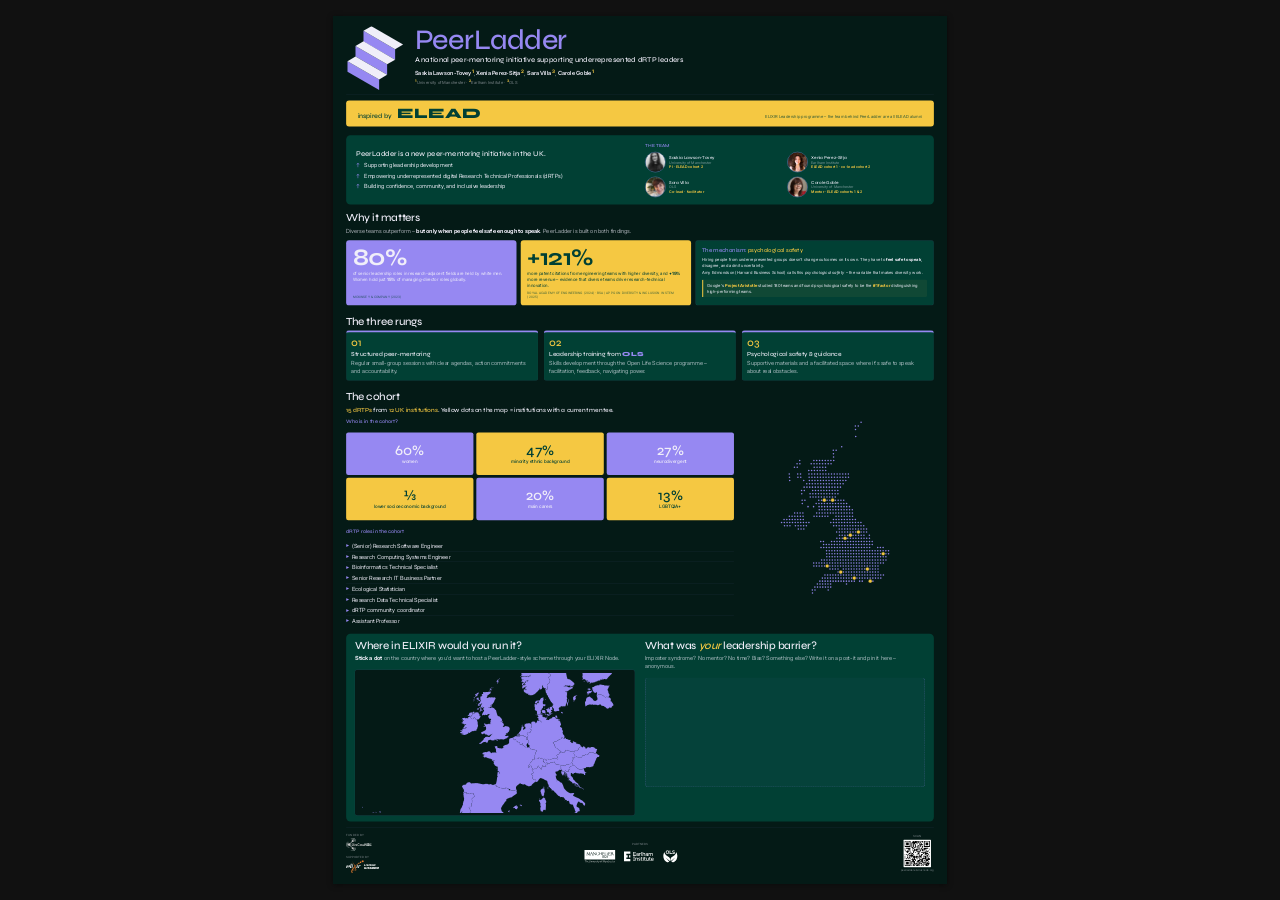
==== poster.html @ f4e6f8e7 "Initial commit: PeerLadder AHM 2026 poster (A0 portrait) Standalone HTML/CSS poster mirroring peerla" ====
<!doctype html>
<html lang="en">
<head>
  <meta charset="utf-8">
  <title>PeerLadder – All Hands 2026 poster</title>
  <link rel="preconnect" href="https://fonts.googleapis.com">
  <link rel="preconnect" href="https://fonts.gstatic.com" crossorigin>
  <link href="https://fonts.googleapis.com/css2?family=Inter:ital,opsz,wght@0,14..32,300..900;1,14..32,300..900&family=Syne:wght@400..800&display=swap" rel="stylesheet">
  <link rel="stylesheet" href="poster.css">
  <script>
    function fitPosterToViewport() {
      if (window.matchMedia('print').matches) return;
      var stage = document.querySelector('.poster-stage');
      var p     = document.querySelector('.poster');
      if (!stage || !p) return;
      p.style.transform = 'none';
      stage.style.width = '';
      stage.style.height = '';
      var w = p.offsetWidth, h = p.offsetHeight;
      var pad = 32;
      var s = Math.min((window.innerHeight - pad) / h, 1);
      p.style.transform = 'scale(' + s + ')';
      stage.style.width  = (s * w) + 'px';
      stage.style.height = (s * h) + 'px';
    }
    function clearPosterScale() {
      var stage = document.querySelector('.poster-stage');
      var p     = document.querySelector('.poster');
      if (p) p.style.transform = 'none';
      if (stage) { stage.style.width = ''; stage.style.height = ''; }
    }
    window.addEventListener('DOMContentLoaded', fitPosterToViewport);
    window.addEventListener('beforeprint', clearPosterScale);
    window.addEventListener('afterprint', fitPosterToViewport);
  </script>
</head>
<body>

<div class="poster-stage">
<section class="poster">

  <!-- ===== HEADER ===== -->
  <header class="poster-header">
    <img class="brand-logo" src="assets/img/logos/peer-ladder-lavender.svg" alt="PeerLadder">
    <div class="header-text">
      <h1>PeerLadder</h1>
      <p class="subtitle">A national peer-mentoring initiative supporting underrepresented dRTP leaders</p>
      <p class="authors">
        <strong>Saskia Lawson-Tovey</strong><sup>1</sup>,
        <strong>Xenia Perez-Sitja</strong><sup>2</sup>,
        <strong>Sara Villa</strong><sup>3</sup>,
        <strong>Carole Goble</strong><sup>1</sup>
        <span class="affil"><sup>1</sup>University of Manchester · <sup>2</sup>Earlham Institute · <sup>3</sup>OLS</span>
      </p>
    </div>
  </header>

  <!-- ===== ELEAD CALLOUT BANNER ===== -->
  <aside class="elead-banner">
    <span class="elead-eyebrow">Inspired by</span>
    <span class="elead-name">ELEAD</span>
    <span class="elead-tag">ELIXIR Leadership programme – the team behind PeerLadder are all ELEAD alumni</span>
  </aside>

  <!-- ===== HERO ===== -->
  <section class="hero">
    <div class="hero-text">
      <p class="hero-lede">PeerLadder is a new peer-mentoring initiative in the UK.</p>
      <ul class="hero-bullets">
        <li>Supporting leadership development</li>
        <li>Empowering underrepresented digital Research Technical Professionals (dRTPs)</li>
        <li>Building confidence, community, and inclusive leadership</li>
      </ul>
    </div>
    <div class="hero-team">
      <h3 class="team-h">The team</h3>
      <div class="team-row">
        <figure class="person">
          <img src="assets/img/avatars/saskia-lawson-tovey.webp" alt="">
          <figcaption>
            <strong>Saskia Lawson-Tovey</strong>
            <span class="person-affil">University of Manchester</span>
            <span class="person-role">PI · ELEAD cohort 2</span>
          </figcaption>
        </figure>
        <figure class="person">
          <img src="assets/img/avatars/xenia-perez-sitja.jpeg" alt="">
          <figcaption>
            <strong>Xenia Perez-Sitja</strong>
            <span class="person-affil">Earlham Institute</span>
            <span class="person-role">ELEAD cohort 1 · co-lead cohort 2</span>
          </figcaption>
        </figure>
        <figure class="person">
          <img src="assets/img/avatars/sara-villa.jpg" alt="">
          <figcaption>
            <strong>Sara Villa</strong>
            <span class="person-affil">OLS</span>
            <span class="person-role">Co-lead · facilitator</span>
          </figcaption>
        </figure>
        <figure class="person">
          <img src="assets/img/avatars/carole-goble.webp" alt="">
          <figcaption>
            <strong>Carole Goble</strong>
            <span class="person-affil">University of Manchester</span>
            <span class="person-role">Mentor · ELEAD cohorts 1 &amp; 2</span>
          </figcaption>
        </figure>
      </div>
    </div>
  </section>

  <!-- ===== WHY IT MATTERS ===== -->
  <section class="why">
    <h2 class="section-h">Why it matters</h2>
    <p class="section-intro">Diverse teams outperform – <strong>but only when people feel safe enough to speak</strong>. PeerLadder is built on both findings.</p>
    <div class="why-grid">
      <article class="why-stat why-stat-lavender">
        <span class="why-num">80%</span>
        <p>of senior leadership roles in research-adjacent fields are held by white men. Women hold just <strong>15%</strong> of managing-director roles globally.</p>
        <span class="why-cite">McKinsey &amp; Company (2023)</span>
      </article>
      <article class="why-stat why-stat-yellow">
        <span class="why-num">+121%</span>
        <p>more patent citations from engineering teams with higher diversity, and <strong>+19%</strong> more revenue – evidence that diverse teams drive research-technical innovation.</p>
        <span class="why-cite">Royal Academy of Engineering (2024) · BSA / APPG on Diversity &amp; Inclusion in STEM (2025)</span>
      </article>
      <article class="why-mechanism">
        <h3>The mechanism: <em>psychological safety</em></h3>
        <p>Hiring people from underrepresented groups doesn't change outcomes on its own. They have to <strong>feel safe to speak</strong>, disagree, and admit uncertainty.</p>
        <p>Amy Edmondson (Harvard Business School) calls this <em>psychological safety</em> – the variable that makes diversity work.</p>
        <p class="why-pull">Google's <strong>Project Aristotle</strong> studied 180 teams and found psychological safety to be the <strong>#1 factor</strong> distinguishing high-performing teams.</p>
      </article>
    </div>
  </section>

  <!-- ===== THE LADDER (3 STEPS) ===== -->
  <section class="ladder">
    <h2 class="section-h">The three rungs</h2>
    <div class="rungs">
      <div class="rung">
        <span class="rung-num">01</span>
        <h3>Structured peer-mentoring</h3>
        <p>Regular small-group sessions with clear agendas, action commitments and accountability.</p>
      </div>
      <div class="rung">
        <span class="rung-num">02</span>
        <h3>Leadership training from <span class="ol-ls">OLS</span></h3>
        <p>Skills development through the Open Life Science programme – facilitation, feedback, navigating power.</p>
      </div>
      <div class="rung">
        <span class="rung-num">03</span>
        <h3>Psychological safety &amp; guidance</h3>
        <p>Supportive materials and a facilitated space where it's safe to speak about real obstacles.</p>
      </div>
    </div>
  </section>

  <!-- ===== COHORT (with UK map showing cohort locations) ===== -->
  <section class="cohort">
    <h2 class="section-h">The cohort</h2>
    <p class="cohort-lede"><strong>15 dRTPs</strong> from <strong>12 UK institutions</strong>. Yellow dots on the map = institutions with a current mentee.</p>

    <div class="cohort-grid">
      <!-- Left: stats + roles (left edge aligned with first rung above) -->
      <div class="stats-col">
        <h3>Who is in the cohort?</h3>
        <div class="stat-tiles">
          <div class="tile tile-1"><span class="tile-pct">60%</span><span class="tile-lbl">women</span></div>
          <div class="tile tile-2"><span class="tile-pct">47%</span><span class="tile-lbl">minority ethnic background</span></div>
          <div class="tile tile-3"><span class="tile-pct">27%</span><span class="tile-lbl">neurodivergent</span></div>
          <div class="tile tile-4"><span class="tile-pct">⅓</span><span class="tile-lbl">lower socioeconomic background</span></div>
          <div class="tile tile-5"><span class="tile-pct">20%</span><span class="tile-lbl">main carers</span></div>
          <div class="tile tile-6"><span class="tile-pct">13%</span><span class="tile-lbl">LGBTQIA+</span></div>
        </div>

        <h3 class="roles-h">dRTP roles in the cohort</h3>
        <ul class="roles">
          <li>(Senior) Research Software Engineer</li>
          <li>Research Computing Systems Engineer</li>
          <li>Bioinformatics Technical Specialist</li>
          <li>Senior Research IT Business Partner</li>
          <li>Ecological Statistician</li>
          <li>Research Data Technical Specialist</li>
          <li>dRTP community coordinator</li>
          <li>Assistant Professor</li>
        </ul>
      </div>

      <!-- Right: UK map -->
      <div class="map-col map-col-uk">
        <div class="map-frame map-frame-uk">
          <img src="assets/img/uk-pixel-map.svg" alt="Map of the UK with PeerLadder mentee institutions highlighted">
        </div>
      </div>
    </div>
  </section>

  <!-- ===== INTERACTIVE: EU map (left) + leadership-barrier stickies (right) ===== -->
  <section class="interactive">
    <div class="interactive-grid interactive-grid-eu">

      <!-- EU nodes map (interactive) -->
      <div class="map-col">
        <h2 class="section-h">Where in ELIXIR would you run it?</h2>
        <p class="section-intro"><strong>Stick a dot</strong> on the country where you'd want to host a PeerLadder-style scheme through your ELIXIR Node.</p>
        <div class="map-frame map-frame-eu">
          <img src="assets/img/eu-nodes.svg" alt="Map of European ELIXIR Node countries">
        </div>
      </div>

      <!-- What was your leadership barrier? (left empty — attendees pin physical post-its) -->
      <div class="missing-col">
        <h2 class="section-h">What was <em>your</em> leadership barrier?</h2>
        <p class="section-intro">Imposter syndrome? No mentor? No time? Bias? Something else? Write it on a post-it and pin it here – anonymous.</p>
        <div class="post-it-zone" aria-label="Empty area for physical post-it notes"></div>
      </div>
    </div>
  </section>

  <!-- ===== FOOTER ===== -->
  <footer class="footer">
    <div class="footer-funded">
      <div class="funded-block">
        <span class="funded-label">Funded by</span>
        <img class="funded-logo" src="assets/img/logos/logo-discourse-negative.svg" alt="DisCouRSE">
      </div>
      <div class="funded-block">
        <span class="funded-label">Supported by</span>
        <img class="funded-logo" src="assets/img/logos/logo-elixir-uk-negative.svg" alt="ELIXIR-UK">
      </div>
    </div>
    <div class="footer-partners">
      <span class="funded-label">Partners</span>
      <div class="partner-row">
        <img class="partner-logo" src="assets/img/logos/logo-manchester-negative.svg" alt="University of Manchester">
        <img class="partner-logo" src="assets/img/logos/logo-earlham-negative.svg" alt="Earlham Institute">
        <img class="partner-logo" src="assets/img/logos/logo-ols-negative.svg" alt="OLS">
      </div>
    </div>
    <div class="footer-qr">
      <span class="funded-label">Scan</span>
      <img class="qr-img" src="assets/img/qr-peerladder.svg" alt="QR to peerladder.elixiruknode.org">
      <span class="qr-url">peerladder.elixiruknode.org</span>
    </div>
  </footer>

</section>
</div><!-- /.poster-stage -->

</body>
</html>
---- poster.css ----
/* ============================================================
   PeerLadder poster – A0 portrait (841 × 1189 mm)
   Dark theme mirroring peerladder.elixiruknode.org colour tokens.
   Standalone HTML/CSS, no Jekyll, no Bootstrap.
   Print: Chrome → ⌘P → Paper 841×1189 mm, Background graphics ON.
   ============================================================ */

@page { size: A0 portrait; margin: 0; }

:root {
  /* Pulled from the live site's :root variables */
  --bg:                 rgb(4, 26, 22);       /* deep green-black */
  --bg-elevated:        rgb(1, 64, 52);
  --bg-elevated-lifted: rgb(1, 79, 65);
  --text:               rgb(240, 238, 249);   /* lavender-white */
  --text-muted:         rgba(240, 238, 249, 0.70);
  --text-subtle:        rgba(240, 238, 249, 0.50);
  --brand:              rgb(150, 136, 242);   /* lavender */
  --brand-soft:         rgba(150, 136, 242, 0.10);
  --brand-soft-strong:  rgba(150, 136, 242, 0.30);
  --accent:             rgb(245, 200, 66);    /* yellow */
  --accent-soft:        rgba(245, 200, 66, 0.10);
  --text-on-accent:     rgb(1, 64, 52);
  --border:             rgba(150, 136, 242, 0.18);
  --border-strong:      rgba(150, 136, 242, 0.32);

  --sticky-yellow: #fff7a8;
  --sticky-pink:   #ffc9d6;
  --sticky-green:  #c8f0c0;
  --sticky-blue:   #c3e0ff;

  --font-display: "Syne", system-ui, sans-serif;
  --font-body:    "Inter", system-ui, sans-serif;
}

* { box-sizing: border-box; }

html, body {
  margin: 0;
  padding: 0;
  background: #111;
  color: var(--text);
  font-family: var(--font-body);
  -webkit-print-color-adjust: exact;
  print-color-adjust: exact;
}

/* ============== POSTER SHEET ============== */
.poster {
  width: 841mm;
  height: 1189mm;
  margin: 0 auto;
  background: var(--bg);
  display: flex;
  flex-direction: column;
  font-size: 20pt;
  line-height: 1.4;
  overflow: hidden;
  padding: 14mm 18mm 10mm;
  gap: 8mm;
}

/* ============== HEADER (logo + title + authors) ============== */
.poster-header {
  display: flex;
  align-items: flex-start;
  gap: 14mm;
  padding-bottom: 6mm;
  border-bottom: 0.5mm solid var(--border);
}
.brand-logo {
  width: 80mm;
  height: auto;
  flex-shrink: 0;
}
.header-text { flex: 1; }
.header-text h1 {
  font-family: var(--font-display);
  font-weight: 500;
  font-size: 110pt;
  line-height: 0.95;
  letter-spacing: -2pt;
  margin: 0 0 4mm;
  color: var(--brand);
}
.subtitle {
  font-family: var(--font-display);
  font-weight: 500;
  font-size: 28pt;
  line-height: 1.15;
  margin: 0 0 5mm;
  color: var(--text);
}
.authors {
  margin: 0;
  font-family: var(--font-body);
  font-size: 22pt;
  color: var(--text-muted);
  line-height: 1.4;
}
.authors sup {
  color: var(--accent);
  font-weight: 700;
  margin-left: 0.2em;
}
.authors strong {
  color: var(--text);
  font-weight: 600;
}
.authors .affil {
  display: block;
  margin-top: 2mm;
  font-size: 16pt;
  color: var(--text-subtle);
}

/* ============== ELEAD CALLOUT BANNER ============== */
.elead-banner {
  display: flex;
  align-items: baseline;
  gap: 8mm;
  padding: 8mm 16mm;
  background: var(--accent);
  color: var(--text-on-accent);
  border-radius: 4mm;
  margin-bottom: 4mm;
}
.elead-eyebrow {
  font-family: var(--font-display);
  font-weight: 500;
  font-size: 26pt;
  color: var(--text-on-accent);
  letter-spacing: -0.3pt;
  text-transform: lowercase;
}
.elead-name {
  font-family: var(--font-display);
  font-weight: 800;
  font-size: 56pt;
  line-height: 1;
  color: var(--text-on-accent);
  letter-spacing: 2pt;
}
.elead-tag {
  flex: 1;
  text-align: right;
  font-family: var(--font-body);
  font-size: 16pt;
  color: var(--text-on-accent);
  line-height: 1.3;
  opacity: 0.8;
}

/* ============== HERO / INTRO ============== */
.hero {
  display: grid;
  grid-template-columns: 1fr 1fr;
  gap: 14mm;
  align-items: center;
  background: var(--bg-elevated);
  border-radius: 6mm;
  padding: 10mm 14mm;
}
.hero-lede {
  font-family: var(--font-display);
  font-weight: 500;
  font-size: 28pt;
  line-height: 1.2;
  margin: 0 0 5mm;
  color: var(--text);
}
.hero-lede em {
  font-style: normal;
  color: var(--accent);
}
.hero-bullets {
  list-style: none;
  padding: 0;
  margin: 0;
  display: flex;
  flex-direction: column;
  gap: 4mm;
}
.hero-bullets li {
  position: relative;
  padding-left: 11mm;
  font-family: var(--font-body);
  font-size: 22pt;
  color: var(--text);
  line-height: 1.35;
}
.hero-bullets li::before {
  content: "↑";
  position: absolute;
  left: 0;
  top: -0.2mm;
  font-family: var(--font-display);
  font-weight: 500;
  font-size: 22pt;
  color: var(--brand);
}
/* --- Hero team row (4 co-leads as headshots) --- */
.hero-team {
  display: flex;
  flex-direction: column;
  gap: 4mm;
}
.team-h {
  font-family: var(--font-display);
  font-weight: 500;
  font-size: 18pt;
  color: var(--brand);
  margin: 0;
  letter-spacing: 0.5pt;
  text-transform: uppercase;
}
.team-row {
  display: grid;
  grid-template-columns: repeat(2, 1fr);
  gap: 6mm 8mm;
}
.person {
  display: flex;
  align-items: center;
  gap: 5mm;
  margin: 0;
}
.person img {
  width: 28mm;
  height: 28mm;
  border-radius: 50%;
  object-fit: cover;
  border: 0.6mm solid var(--brand);
  background: var(--bg-elevated-lifted);
  flex-shrink: 0;
}
.person figcaption {
  display: flex;
  flex-direction: column;
  line-height: 1.2;
  gap: 0.5mm;
}
.person figcaption strong {
  font-family: var(--font-display);
  font-weight: 500;
  font-size: 17pt;
  color: var(--text);
}
.person-affil {
  font-family: var(--font-body);
  font-size: 14pt;
  color: var(--text-subtle);
}
.person-role {
  font-family: var(--font-body);
  font-size: 14pt;
  color: var(--accent);
  font-weight: 600;
  letter-spacing: 0.2pt;
}
.team-h em {
  font-style: normal;
  color: var(--accent);
}

/* ============== SECTION HEADINGS ============== */
.section-h {
  font-family: var(--font-display);
  font-weight: 500;
  font-size: 42pt;
  line-height: 1.1;
  letter-spacing: -0.5pt;
  margin: 0 0 4mm;
  color: var(--text);
}
.section-h em {
  font-style: italic;
  color: var(--accent);
  font-weight: 500;
}
.section-intro {
  font-family: var(--font-body);
  font-size: 22pt;
  color: var(--text-muted);
  margin: 0 0 8mm;
  line-height: 1.4;
}
.section-intro strong { color: var(--text); }

/* ============== WHY IT MATTERS ============== */
.why { padding: 2mm 0; }
.why-grid {
  display: grid;
  grid-template-columns: 1fr 1fr 1.4fr;
  gap: 6mm;
  margin-top: 4mm;
}
.why-stat {
  border-radius: 4mm;
  padding: 8mm 9mm;
  display: flex;
  flex-direction: column;
  gap: 3mm;
}
.why-stat-lavender { background: var(--brand); color: var(--text-on-accent); }
.why-stat-yellow   { background: var(--accent); color: var(--text-on-accent); }
.why-num {
  font-family: var(--font-display);
  font-weight: 700;
  font-size: 92pt;
  line-height: 0.95;
  letter-spacing: -2.5pt;
  color: var(--text-on-accent);
}
.why-stat p {
  margin: 0;
  font-family: var(--font-body);
  font-size: 17pt;
  line-height: 1.35;
  color: var(--text-on-accent);
}
.why-stat-lavender p, .why-stat-lavender .why-num { color: var(--text); }
.why-cite {
  margin-top: auto;
  font-family: var(--font-body);
  font-size: 12pt;
  letter-spacing: 0.4pt;
  text-transform: uppercase;
  opacity: 0.75;
}
.why-mechanism {
  background: var(--bg-elevated);
  border: 0.4mm solid var(--border);
  border-radius: 4mm;
  padding: 8mm 9mm;
  display: flex;
  flex-direction: column;
  gap: 3mm;
}
.why-mechanism h3 {
  font-family: var(--font-display);
  font-weight: 500;
  font-size: 22pt;
  margin: 0;
  color: var(--brand);
}
.why-mechanism h3 em {
  font-style: normal;
  color: var(--accent);
}
.why-mechanism p {
  margin: 0;
  font-family: var(--font-body);
  font-size: 16pt;
  line-height: 1.4;
  color: var(--text);
}
.why-pull {
  margin-top: 2mm !important;
  padding: 4mm 5mm;
  border-left: 2mm solid var(--accent);
  background: rgba(245, 200, 66, 0.06);
  border-radius: 0 2mm 2mm 0;
  font-size: 16pt !important;
}
.why-pull strong { color: var(--accent); }

/* ============== THE LADDER (3 RUNGS) ============== */
.ladder { padding: 4mm 0; }
.rungs {
  display: grid;
  grid-template-columns: repeat(3, 1fr);
  gap: 8mm;
  align-items: stretch;
}
.rung {
  background: var(--bg-elevated);
  border: 0.4mm solid var(--border);
  border-top: 3mm solid var(--brand);
  border-radius: 4mm;
  padding: 6mm 7mm 7mm;
  display: flex;
  flex-direction: column;
  gap: 2mm;
  position: relative;
}
.rung-num {
  font-family: var(--font-display);
  font-weight: 500;
  font-size: 42pt;
  line-height: 1;
  color: var(--accent);
  margin-bottom: 2mm;
}
.rung h3 {
  font-family: var(--font-display);
  font-weight: 500;
  font-size: 24pt;
  line-height: 1.2;
  margin: 0;
  color: var(--text);
}
.rung p {
  margin: 0;
  font-family: var(--font-body);
  font-size: 22pt;
  color: var(--text-muted);
  line-height: 1.4;
}
.ol-ls {
  color: var(--brand);
  font-weight: 800;
}

/* ============== COHORT ============== */
.cohort { padding: 2mm 0; }
.cohort-lede {
  font-family: var(--font-display);
  font-weight: 500;
  font-size: 24pt;
  color: var(--text);
  margin: 0 0 5mm;
}
.cohort-lede strong {
  color: var(--accent);
  font-weight: 500;
}

.cohort-grid {
  display: grid;
  /* Stats column = width of 2 rungs above; UK column = width of 1 rung */
  grid-template-columns: 2fr 1fr;
  gap: 8mm;
  align-items: start;
}
.stats-col { display: flex; flex-direction: column; gap: 6mm; }
.stats-col h3,
.stats-col .roles-h {
  font-family: var(--font-display);
  font-weight: 500;
  font-size: 20pt;
  margin: 0 0 2mm;
  color: var(--brand);
}
.stats-col .roles-h { margin-top: 4mm; }
.roles {
  list-style: none;
  padding: 0;
  margin: 0;
}
.roles li {
  position: relative;
  padding-left: 8mm;
  font-family: var(--font-body);
  font-size: 22pt;
  color: var(--text);
  line-height: 1.35;
  padding-top: 2mm;
  padding-bottom: 2mm;
  border-bottom: 0.3mm solid var(--border);
}
.roles li::before {
  content: "▸";
  position: absolute;
  left: 0;
  top: 1mm;
  color: var(--brand);
  font-weight: 700;
}
.roles li:last-child { border-bottom: none; }

/* Stat tiles – compact 3×2 grid of equal-size blocks, alternating colours */
.stat-tiles {
  display: grid;
  grid-template-columns: repeat(3, 1fr);
  gap: 4mm;
  margin-top: 2mm;
}
.tile {
  display: flex;
  flex-direction: column;
  align-items: center;
  justify-content: center;
  text-align: center;
  padding: 6mm 5mm;
  border-radius: 3mm;
  font-family: var(--font-display);
  aspect-ratio: 3 / 1;
}
.tile-pct {
  font-weight: 500;
  font-size: 56pt;
  line-height: 1;
  color: var(--text-on-accent);
}
.tile-lbl {
  margin-top: 2mm;
  font-family: var(--font-body);
  font-weight: 500;
  font-size: 18pt;
  line-height: 1.2;
  color: var(--text-on-accent);
}
.tile-1, .tile-3, .tile-5 { background: var(--brand); }
.tile-2, .tile-4, .tile-6 { background: var(--accent); }
.tile-1 .tile-pct, .tile-1 .tile-lbl,
.tile-3 .tile-pct, .tile-3 .tile-lbl,
.tile-5 .tile-pct, .tile-5 .tile-lbl { color: var(--text); }

/* ============== INTERACTIVE: MAP + STICKIES ============== */
.interactive {
  background: var(--bg-elevated);
  border-radius: 6mm;
  padding: 8mm 12mm;
}
.interactive-grid {
  display: grid;
  grid-template-columns: 1fr 1fr;
  gap: 14mm;
  align-items: start;
  height: 100%;
}

/* Map columns (UK pixel-map and EU nodes) */
.map-col {
  display: flex;
  flex-direction: column;
  width: 100%;     /* fill the grid cell so the frame inside also fills */
  min-width: 0;
}
.map-frame {
  width: 100%;     /* span the full column width — its right edge sits at
                      the right edge of the cohort section */
  display: flex;
  align-items: center;
  justify-content: center;
  background: var(--bg);
  border: 0.4mm solid var(--border);
  border-radius: 4mm;
  padding: 4mm;
  margin-top: 2mm;
  overflow: hidden;
  box-sizing: border-box;
}
.map-frame img {
  max-width: 100%;
  max-height: 100%;
  width: auto;
  height: auto;
  display: block;
  object-fit: contain;
}
/* Fixed (not min) heights — keeps each map firmly bounded so it can't
   blow up its container. The image fits within via object-fit. */
.map-frame-uk {
  height: 250mm;
  /* No visual frame — the UK silhouette sits directly on the poster bg. */
  background: transparent;
  border: none;
  padding: 0;
  justify-content: center;
}
.map-frame-uk img { object-position: center; }
.map-frame-eu { height: 200mm; }
/* EU map: fill the box with only a TINY crop. The SVG viewBox is tightened
   to a ~1.85 aspect close to the container's, so object-fit: cover trims
   just the very edges (cut some far-north Norway + far-south Spain). */
.map-frame-eu img {
  width: 100%;
  height: 100%;
  max-width: none;
  max-height: none;
  object-fit: cover;
}

.legend {
  display: flex;
  flex-direction: column;
  gap: 3mm;
  margin-top: 6mm;
  font-family: var(--font-body);
  font-size: 18pt;
}
.legend-item { display: flex; align-items: center; gap: 4mm; }
.dot {
  display: inline-block;
  width: 9mm;
  height: 9mm;
  border-radius: 50%;
  box-shadow: inset 0 0 0 0.4mm rgba(0,0,0,.25);
  flex-shrink: 0;
}
.dot-cohort   { background: var(--accent); }
.dot-interest { background: var(--brand); }

/* "What was your leadership barrier?" panel — empty zone for physical post-its */
.missing-col { display: flex; flex-direction: column; }
.post-it-zone {
  flex: 1;
  min-height: 150mm;
  margin-top: 2mm;
  border: 1mm dashed var(--border-strong);
  border-radius: 4mm;
  background: rgba(150, 136, 242, 0.03);
}

/* ============== FOOTER ============== */
.footer {
  display: flex;
  align-items: center;
  justify-content: space-between;
  gap: 14mm;
  padding-top: 8mm;
  border-top: 0.5mm solid var(--border);
}
/* Footer: [funded + supported] | partners (center) | QR (right) */
.footer-funded {
  display: flex;
  flex-direction: column;
  gap: 6mm;
  flex-shrink: 0;
}
.funded-block {
  display: flex;
  flex-direction: column;
  align-items: flex-start;
  gap: 1mm;
}
.funded-label {
  font-family: var(--font-body);
  font-size: 11pt;
  color: var(--text-subtle);
  letter-spacing: 0.6pt;
  text-transform: uppercase;
}
.funded-logo {
  height: 18mm;
  width: auto;
}
.footer-partners {
  flex: 1;
  display: flex;
  flex-direction: column;
  align-items: center;
  gap: 3mm;
}
.partner-row {
  display: flex;
  align-items: center;
  justify-content: center;
  gap: 10mm;
}
.partner-logo {
  height: 22mm;
  width: auto;
  max-width: 70mm;
  object-fit: contain;
}
.footer-qr {
  display: flex;
  flex-direction: column;
  align-items: center;
  gap: 1.5mm;
  flex-shrink: 0;
}
.qr-img {
  width: 38mm;
  height: 38mm;
  background: #fff;
  padding: 1.5mm;
  border-radius: 1mm;
}
.qr-url {
  font-family: var(--font-body);
  font-size: 10pt;
  color: var(--text-subtle);
}
.footer-event {
  display: flex;
  align-items: center;
  gap: 3mm;
  font-family: var(--font-body);
  font-size: 17pt;
  color: var(--text-muted);
}
.footer-event strong {
  color: var(--accent);
  font-weight: 700;
}
.event-pin {
  font-size: 22pt;
  color: var(--accent);
}

/* ============== SCREEN PREVIEW (auto-fit script wraps in .poster-stage) ============== */
@media screen {
  html, body {
    margin: 0;
    background: #111;
  }
  body {
    box-sizing: border-box;
    padding: 16px;
    min-height: 100vh;
    display: flex;
    justify-content: center;
    align-items: flex-start;
  }
  .poster-stage {
    flex-shrink: 0;
  }
  .poster {
    transform-origin: top left;
    box-shadow: 0 6px 30px rgba(0,0,0,.45);
  }
}
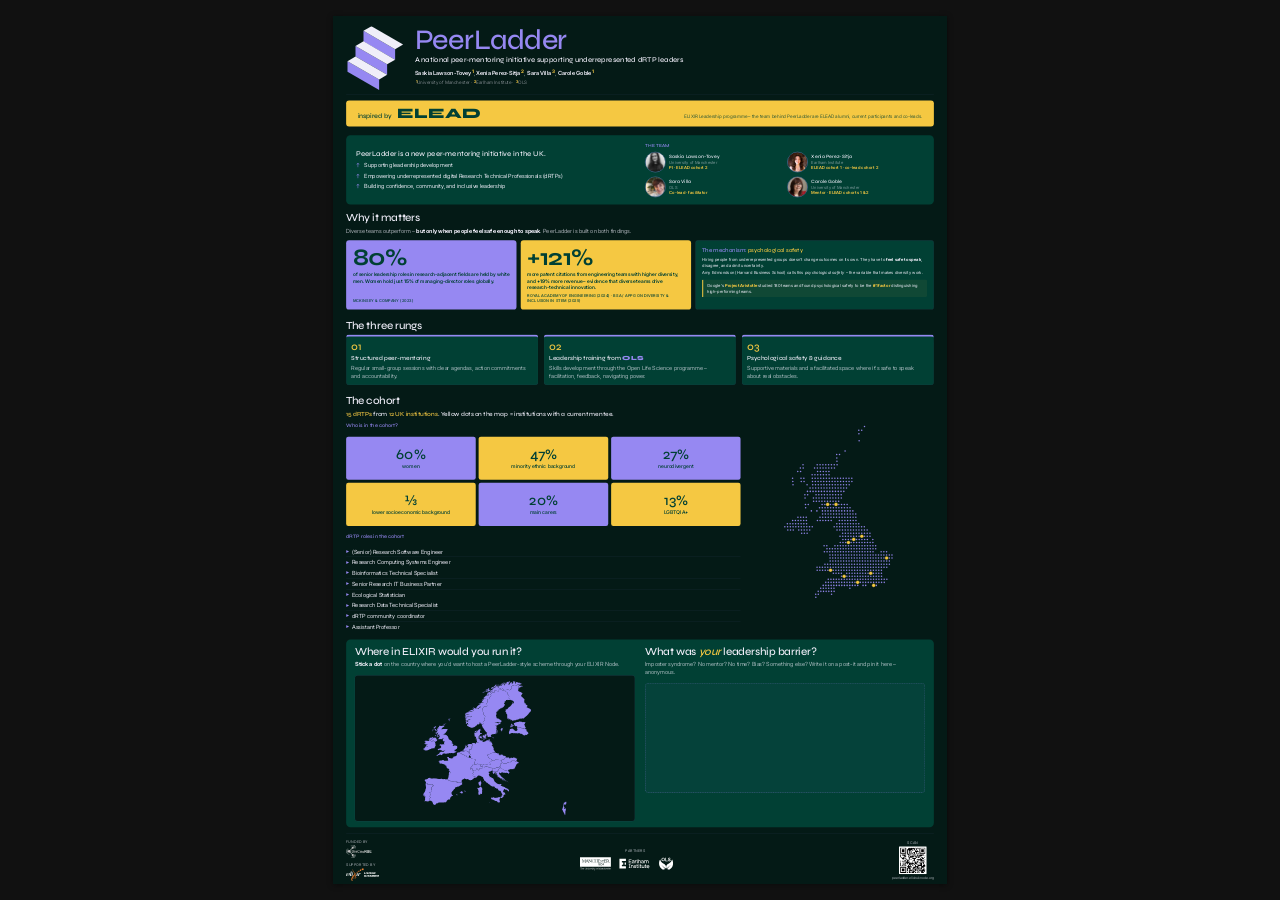
==== commit 27199487: "Update ELEAD tag description in poster.html" ====
--- a/poster.html
+++ b/poster.html
@@ -59,7 +59,7 @@
   <aside class="elead-banner">
     <span class="elead-eyebrow">Inspired by</span>
     <span class="elead-name">ELEAD</span>
-    <span class="elead-tag">ELIXIR Leadership programme – the team behind PeerLadder are all ELEAD alumni</span>
+    <span class="elead-tag">ELIXIR Leadership programme – the team behind PeerLadder are ELEAD alumni, current participants and co-leads.</span>
   </aside>
 
   <!-- ===== HERO ===== -->
--- a/poster.css
+++ b/poster.css
@@ -110,7 +110,7 @@
 .authors .affil {
   display: block;
   margin-top: 2mm;
-  font-size: 16pt;
+  font-size: 18pt;
   color: var(--text-subtle);
 }
 
@@ -145,7 +145,7 @@
   flex: 1;
   text-align: right;
   font-family: var(--font-body);
-  font-size: 16pt;
+  font-size: 18pt;
   color: var(--text-on-accent);
   line-height: 1.3;
   opacity: 0.8;
@@ -243,17 +243,17 @@
 .person figcaption strong {
   font-family: var(--font-display);
   font-weight: 500;
-  font-size: 17pt;
+  font-size: 19pt;
   color: var(--text);
 }
 .person-affil {
   font-family: var(--font-body);
-  font-size: 14pt;
+  font-size: 16pt;
   color: var(--text-subtle);
 }
 .person-role {
   font-family: var(--font-body);
-  font-size: 14pt;
+  font-size: 16pt;
   color: var(--accent);
   font-weight: 600;
   letter-spacing: 0.2pt;
@@ -315,18 +315,20 @@
 .why-stat p {
   margin: 0;
   font-family: var(--font-body);
-  font-size: 17pt;
+  font-size: 19pt;
   line-height: 1.35;
   color: var(--text-on-accent);
-}
-.why-stat-lavender p, .why-stat-lavender .why-num { color: var(--text); }
+  font-weight: 600;
+}
+/* Dark text on lavender too — better contrast than white. */
 .why-cite {
   margin-top: auto;
   font-family: var(--font-body);
-  font-size: 12pt;
+  font-size: 15pt;
   letter-spacing: 0.4pt;
   text-transform: uppercase;
-  opacity: 0.75;
+  opacity: 0.85;
+  font-weight: 600;
 }
 .why-mechanism {
   background: var(--bg-elevated);
@@ -497,15 +499,14 @@
   margin-top: 2mm;
   font-family: var(--font-body);
   font-weight: 500;
-  font-size: 18pt;
+  font-size: 20pt;
   line-height: 1.2;
   color: var(--text-on-accent);
 }
 .tile-1, .tile-3, .tile-5 { background: var(--brand); }
 .tile-2, .tile-4, .tile-6 { background: var(--accent); }
-.tile-1 .tile-pct, .tile-1 .tile-lbl,
-.tile-3 .tile-pct, .tile-3 .tile-lbl,
-.tile-5 .tile-pct, .tile-5 .tile-lbl { color: var(--text); }
+/* Dark text on both: white-on-lavender is ~1.5:1, dark-on-lavender ~3.7:1
+   (passes WCAG AA Large at 18pt+). */
 
 /* ============== INTERACTIVE: MAP + STICKIES ============== */
 .interactive {
@@ -562,15 +563,14 @@
 }
 .map-frame-uk img { object-position: center; }
 .map-frame-eu { height: 200mm; }
-/* EU map: fill the box with only a TINY crop. The SVG viewBox is tightened
-   to a ~1.85 aspect close to the container's, so object-fit: cover trims
-   just the very edges (cut some far-north Norway + far-south Spain). */
+/* EU map: show the WHOLE map (contain). The new SVG is portrait-ish; it
+   sits centered within the frame with breathing room on the sides. */
 .map-frame-eu img {
   width: 100%;
   height: 100%;
   max-width: none;
   max-height: none;
-  object-fit: cover;
+  object-fit: contain;
 }
 
 .legend {
@@ -628,8 +628,8 @@
 }
 .funded-label {
   font-family: var(--font-body);
-  font-size: 11pt;
-  color: var(--text-subtle);
+  font-size: 14pt;
+  color: var(--text-muted);
   letter-spacing: 0.6pt;
   text-transform: uppercase;
 }
@@ -672,8 +672,8 @@
 }
 .qr-url {
   font-family: var(--font-body);
-  font-size: 10pt;
-  color: var(--text-subtle);
+  font-size: 13pt;
+  color: var(--text-muted);
 }
 .footer-event {
   display: flex;
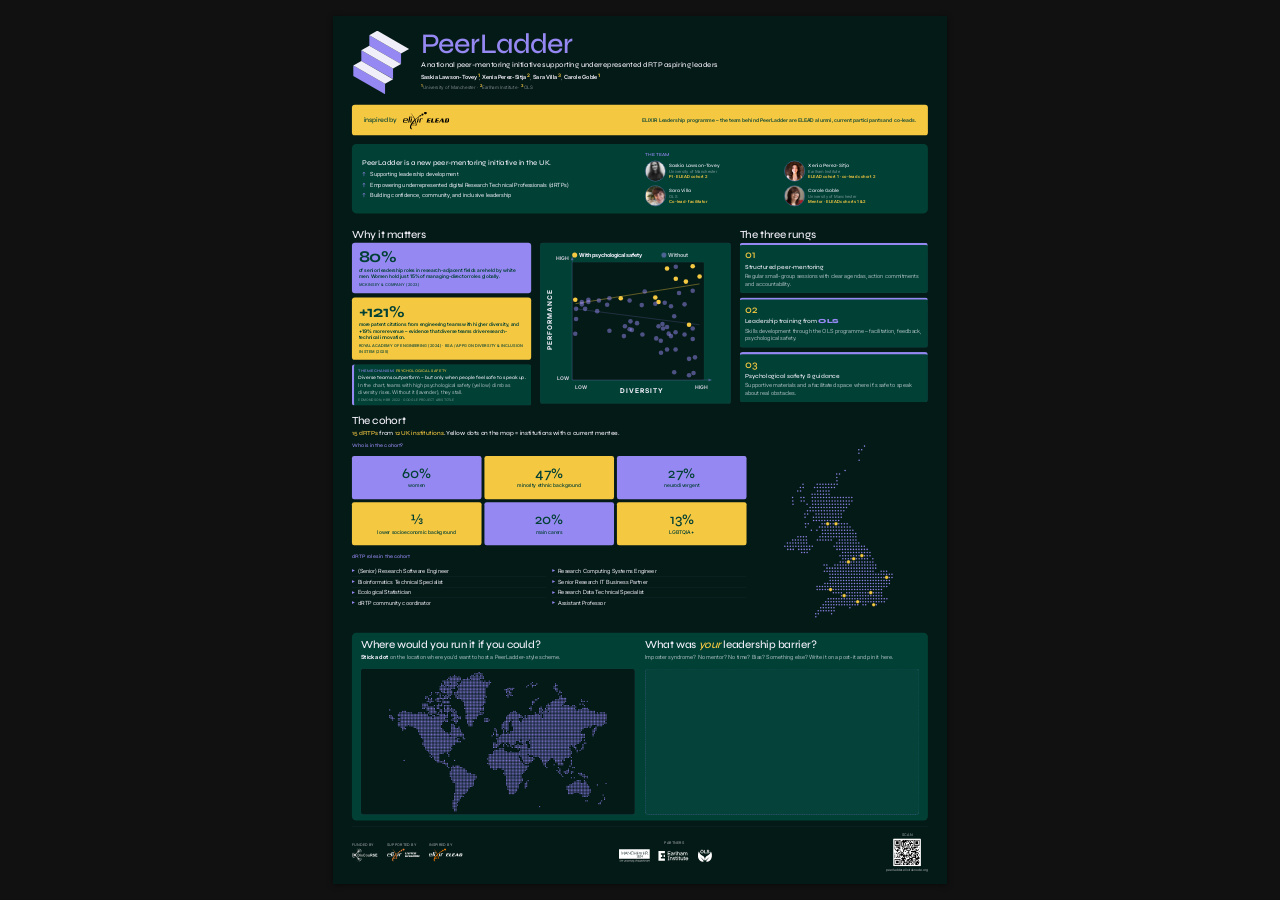
==== commit f2890dca: "refine" ====
--- a/poster.html
+++ b/poster.html
@@ -44,7 +44,7 @@
     <img class="brand-logo" src="assets/img/logos/peer-ladder-lavender.svg" alt="PeerLadder">
     <div class="header-text">
       <h1>PeerLadder</h1>
-      <p class="subtitle">A national peer-mentoring initiative supporting underrepresented dRTP leaders</p>
+      <p class="subtitle">A national peer-mentoring initiative supporting underrepresented dRTP aspiring leaders</p>
       <p class="authors">
         <strong>Saskia Lawson-Tovey</strong><sup>1</sup>,
         <strong>Xenia Perez-Sitja</strong><sup>2</sup>,
@@ -58,7 +58,7 @@
   <!-- ===== ELEAD CALLOUT BANNER ===== -->
   <aside class="elead-banner">
     <span class="elead-eyebrow">Inspired by</span>
-    <span class="elead-name">ELEAD</span>
+    <img class="elead-logo" src="assets/img/logos/logo-elead-horizontal.svg" alt="ELEAD">
     <span class="elead-tag">ELIXIR Leadership programme – the team behind PeerLadder are ELEAD alumni, current participants and co-leads.</span>
   </aside>
 
@@ -111,12 +111,16 @@
     </div>
   </section>
 
-  <!-- ===== WHY IT MATTERS ===== -->
-  <section class="why">
-    <h2 class="section-h">Why it matters</h2>
-    <p class="section-intro">Diverse teams outperform – <strong>but only when people feel safe enough to speak</strong>. PeerLadder is built on both findings.</p>
-    <div class="why-grid">
-      <article class="why-stat why-stat-lavender">
+  <!-- ===== WHY IT MATTERS  +  THE THREE RUNGS (side by side) ===== -->
+  <section class="why-ladder">
+   <div class="wl-grid">
+
+    <h2 class="section-h wl-why-h">Why it matters</h2>
+    <h2 class="section-h wl-rungs-h">The three rungs</h2>
+
+    <!-- Col 1: the two stats, stacked -->
+    <div class="why-stats-col">
+        <article class="why-stat why-stat-lavender">
         <span class="why-num">80%</span>
         <p>of senior leadership roles in research-adjacent fields are held by white men. Women hold just <strong>15%</strong> of managing-director roles globally.</p>
         <span class="why-cite">McKinsey &amp; Company (2023)</span>
@@ -126,19 +130,130 @@
         <p>more patent citations from engineering teams with higher diversity, and <strong>+19%</strong> more revenue – evidence that diverse teams drive research-technical innovation.</p>
         <span class="why-cite">Royal Academy of Engineering (2024) · BSA / APPG on Diversity &amp; Inclusion in STEM (2025)</span>
       </article>
-      <article class="why-mechanism">
-        <h3>The mechanism: <em>psychological safety</em></h3>
-        <p>Hiring people from underrepresented groups doesn't change outcomes on its own. They have to <strong>feel safe to speak</strong>, disagree, and admit uncertainty.</p>
-        <p>Amy Edmondson (Harvard Business School) calls this <em>psychological safety</em> – the variable that makes diversity work.</p>
-        <p class="why-pull">Google's <strong>Project Aristotle</strong> studied 180 teams and found psychological safety to be the <strong>#1 factor</strong> distinguishing high-performing teams.</p>
+      <article class="why-found">
+        <span class="found-eyebrow">The mechanism: <em>psychological safety</em></span>
+        <p class="found-quote">Diverse teams outperform – but only when people feel safe to speak up.</p>
+        <p class="found-sub">In the chart, teams with high psychological safety (yellow) climb as diversity rises. Without it (lavender), they stall.</p>
+        <span class="found-cite">Edmondson, HBR 2022 · Google Project Aristotle</span>
       </article>
-    </div>
-  </section>
-
-  <!-- ===== THE LADDER (3 STEPS) ===== -->
-  <section class="ladder">
-    <h2 class="section-h">The three rungs</h2>
-    <div class="rungs">
+    </div><!-- /.why-stats-col -->
+
+    <!-- Col 2: the plot -->
+    <article class="why-mechanism">
+        <figure class="psafety-fig">
+          <svg class="psafety-svg" viewBox="-70 -10 700 585" xmlns="http://www.w3.org/2000/svg" role="img" aria-label="Scatter plot of team performance vs diversity, split by psychological safety">
+
+            <!-- LEGEND (single compact row) -->
+            <g font-family="Inter, sans-serif" font-weight="700" font-size="22">
+              <circle cx="40" cy="12" r="10" fill="#F5C842"/>
+              <text x="58" y="20" fill="#F0EEF9">With psychological safety</text>
+              <circle cx="392" cy="12" r="10" fill="#9688F2" fill-opacity="0.5"/>
+              <text x="410" y="20" fill="#F0EEF9" opacity="0.7">Without</text>
+            </g>
+
+            <!-- PLOT BACKGROUND -->
+            <rect x="30" y="40" width="520" height="465" fill="#041A16" stroke="#9688F2" stroke-opacity="0.18" rx="4"/>
+
+            <!-- TRENDLINES -->
+            <line x1="42.24" y1="203.82" x2="43.23" y2="203.66" stroke="#F5C842" stroke-miterlimit="10" stroke-width="3" fill="none"/>
+            <line x1="45.2"  y1="203.35" x2="48.17" y2="202.88" stroke="#F5C842" stroke-dasharray="2 2" stroke-miterlimit="10" stroke-width="3" fill="none"/>
+            <line x1="49.16" y1="202.72" x2="530.89" y2="126.01" stroke="#F5C842" stroke-dasharray="2 2 2 2" stroke-miterlimit="10" stroke-width="3" fill="none"/>
+            <line x1="531.88" y1="125.85" x2="532.86" y2="125.7" stroke="#F5C842" stroke-miterlimit="10" stroke-width="3" fill="none"/>
+            <line x1="45.47" y1="224.12" x2="532.86" y2="286.92" stroke="#9688F2" stroke-opacity="0.5" stroke-dasharray="2 2 2 2" stroke-miterlimit="10" stroke-width="3" fill="none"/>
+
+            <!-- DOTS: teams WITH high psychological safety -->
+            <g fill="#F5C842">
+              <circle cx="404.38" cy="65.23"  r="9.01"/>
+              <circle cx="505.71" cy="56.22"  r="9.01"/>
+              <circle cx="532.86" cy="96.38"  r="9.01"/>
+              <circle cx="438.92" cy="105.39" r="9.01"/>
+              <circle cx="478.78" cy="116.69" r="9.01"/>
+              <circle cx="358.06" cy="179.38" r="9.01"/>
+              <circle cx="370.74" cy="197.39" r="9.01"/>
+              <circle cx="491.18" cy="286.92" r="9.01"/>
+              <circle cx="221.80" cy="182.36" r="9.01"/>
+              <circle cx="42.24"  cy="188.38" r="9.01"/>
+            </g>
+
+            <!-- DOTS: teams without high psychological safety -->
+            <g fill="#9688F2" fill-opacity="0.5">
+              <circle cx="45.47"  cy="224.12" r="9.01"/>
+              <circle cx="45.47"  cy="264.53" r="9.01"/>
+              <circle cx="68.13"  cy="197.39" r="9.01"/>
+              <circle cx="68.13"  cy="206.40" r="9.01"/>
+              <circle cx="94.02"  cy="188.38" r="9.01"/>
+              <circle cx="94.02"  cy="197.39" r="9.01"/>
+              <circle cx="177.04" cy="182.36" r="9.01"/>
+              <circle cx="168.03" cy="207.74" r="9.01"/>
+              <circle cx="128.72" cy="233.13" r="9.01"/>
+              <circle cx="81.18"  cy="224.12" r="9.01"/>
+              <circle cx="42.24"  cy="322.66" r="9.01"/>
+              <circle cx="135.53" cy="191.36" r="9.01"/>
+              <circle cx="256.64" cy="191.36" r="9.01"/>
+              <circle cx="316.38" cy="155.75" r="9.01"/>
+              <circle cx="438.92" cy="58.06"  r="9.01"/>
+              <circle cx="451.79" cy="161.36" r="9.01"/>
+              <circle cx="505.71" cy="152.35" r="9.01"/>
+              <circle cx="473.45" cy="206.40" r="9.01"/>
+              <circle cx="395.37" cy="200.37" r="9.01"/>
+              <circle cx="420.00" cy="213.97" r="9.01"/>
+              <circle cx="304.49" cy="209.38" r="9.01"/>
+              <circle cx="358.06" cy="203.82" r="9.01"/>
+              <circle cx="432.68" cy="253.44" r="9.01"/>
+              <circle cx="177.04" cy="310.67" r="9.01"/>
+              <circle cx="238.24" cy="292.90" r="9.01"/>
+              <circle cx="260.06" cy="273.54" r="9.01"/>
+              <circle cx="285.95" cy="280.52" r="9.01"/>
+              <circle cx="256.64" cy="304.64" r="9.01"/>
+              <circle cx="265.65" cy="307.22" r="9.01"/>
+              <circle cx="234.17" cy="331.67" r="9.01"/>
+              <circle cx="307.37" cy="325.24" r="9.01"/>
+              <circle cx="370.74" cy="292.90" r="9.01"/>
+              <circle cx="386.36" cy="283.89" r="9.01"/>
+              <circle cx="388.75" cy="301.91" r="9.01"/>
+              <circle cx="404.38" cy="295.64" r="9.01"/>
+              <circle cx="361.73" cy="340.68" r="9.01"/>
+              <circle cx="379.75" cy="349.68" r="9.01"/>
+              <circle cx="411.00" cy="321.91" r="9.01"/>
+              <circle cx="420.00" cy="331.67" r="9.01"/>
+              <circle cx="438.02" cy="316.23" r="9.01"/>
+              <circle cx="473.45" cy="325.24" r="9.01"/>
+              <circle cx="505.71" cy="301.66" r="9.01"/>
+              <circle cx="505.71" cy="343.25" r="9.01"/>
+              <circle cx="438.02" cy="384.84" r="9.01"/>
+              <circle cx="404.38" cy="384.84" r="9.01"/>
+              <circle cx="380.58" cy="397.46" r="9.01"/>
+              <circle cx="432.68" cy="474.05" r="9.01"/>
+              <circle cx="491.18" cy="485.79" r="9.01"/>
+              <circle cx="508.89" cy="477.53" r="9.01"/>
+              <circle cx="514.72" cy="415.47" r="9.01"/>
+              <circle cx="491.18" cy="421.45" r="9.01"/>
+            </g>
+
+            <!-- AXES with arrows -->
+            <line x1="30" y1="505" x2="580" y2="505" stroke="#9688F2" stroke-opacity="0.45" stroke-width="2"/>
+            <line x1="30" y1="20"  x2="30"  y2="505" stroke="#9688F2" stroke-opacity="0.45" stroke-width="2"/>
+            <polygon points="580,505 568,499 568,511" fill="#9688F2" fill-opacity="0.45"/>
+            <polygon points="30,20 24,32 36,32" fill="#9688F2" fill-opacity="0.45"/>
+
+            <!-- AXIS END LABELS -->
+            <g font-family="Inter, sans-serif" font-weight="700" font-size="20" fill="#C9C7D4">
+              <text x="42"  y="540">LOW</text>
+              <text x="566" y="540" text-anchor="end">HIGH</text>
+              <text x="18"  y="503" text-anchor="end">LOW</text>
+              <text x="18"  y="30"  text-anchor="end">HIGH</text>
+            </g>
+
+            <!-- AXIS TITLES -->
+            <text x="305" y="558" font-family="Inter, sans-serif" font-weight="700" font-size="26" fill="#F0EEF9" text-anchor="middle" letter-spacing="4">DIVERSITY</text>
+            <text x="-50" y="265" font-family="Inter, sans-serif" font-weight="700" font-size="26" fill="#F0EEF9" text-anchor="middle" letter-spacing="4" transform="rotate(-90 -50 265)">PERFORMANCE</text>
+          </svg>
+        </figure>
+    </article>
+
+    <!-- Col 3: the three rungs -->
+    <div class="ladder-col">
+      <div class="rungs rungs-stacked">
       <div class="rung">
         <span class="rung-num">01</span>
         <h3>Structured peer-mentoring</h3>
@@ -147,14 +262,17 @@
       <div class="rung">
         <span class="rung-num">02</span>
         <h3>Leadership training from <span class="ol-ls">OLS</span></h3>
-        <p>Skills development through the Open Life Science programme – facilitation, feedback, navigating power.</p>
+        <p>Skills development through the OLS programme – facilitation, feedback, psychological safety.</p>
       </div>
       <div class="rung">
         <span class="rung-num">03</span>
         <h3>Psychological safety &amp; guidance</h3>
         <p>Supportive materials and a facilitated space where it's safe to speak about real obstacles.</p>
       </div>
-    </div>
+      </div><!-- /.rungs -->
+    </div><!-- /.ladder-col -->
+
+   </div><!-- /.wl-grid -->
   </section>
 
   <!-- ===== COHORT (with UK map showing cohort locations) ===== -->
@@ -203,17 +321,17 @@
 
       <!-- EU nodes map (interactive) -->
       <div class="map-col">
-        <h2 class="section-h">Where in ELIXIR would you run it?</h2>
-        <p class="section-intro"><strong>Stick a dot</strong> on the country where you'd want to host a PeerLadder-style scheme through your ELIXIR Node.</p>
+        <h2 class="section-h">Where would you run it if you could?</h2>
+        <p class="section-intro"><strong>Stick a dot</strong> on the location where you'd want to host a PeerLadder-style scheme.</p>
         <div class="map-frame map-frame-eu">
-          <img src="assets/img/eu-nodes.svg" alt="Map of European ELIXIR Node countries">
+          <img src="assets/img/worldUltra-pixels.svg" alt="Pixel map of the world">
         </div>
       </div>
 
       <!-- What was your leadership barrier? (left empty — attendees pin physical post-its) -->
       <div class="missing-col">
         <h2 class="section-h">What was <em>your</em> leadership barrier?</h2>
-        <p class="section-intro">Imposter syndrome? No mentor? No time? Bias? Something else? Write it on a post-it and pin it here – anonymous.</p>
+        <p class="section-intro">Imposter syndrome? No mentor? No time? Bias? Something else? Write it on a post-it and pin it here.</p>
         <div class="post-it-zone" aria-label="Empty area for physical post-it notes"></div>
       </div>
     </div>
@@ -230,6 +348,10 @@
         <span class="funded-label">Supported by</span>
         <img class="funded-logo" src="assets/img/logos/logo-elixir-uk-negative.svg" alt="ELIXIR-UK">
       </div>
+      <div class="funded-block">
+        <span class="funded-label">Inspired by</span>
+        <img class="funded-logo" src="assets/img/logos/logo-elead-horizontal.svg" alt="ELEAD">
+      </div>
     </div>
     <div class="footer-partners">
       <span class="funded-label">Partners</span>
--- a/poster.css
+++ b/poster.css
@@ -56,7 +56,7 @@
   font-size: 20pt;
   line-height: 1.4;
   overflow: hidden;
-  padding: 14mm 18mm 10mm;
+  padding: 20mm 26mm 16mm;
   gap: 8mm;
 }
 
@@ -117,7 +117,7 @@
 /* ============== ELEAD CALLOUT BANNER ============== */
 .elead-banner {
   display: flex;
-  align-items: baseline;
+  align-items: center;
   gap: 8mm;
   padding: 8mm 16mm;
   background: var(--accent);
@@ -133,19 +133,20 @@
   letter-spacing: -0.3pt;
   text-transform: lowercase;
 }
-.elead-name {
-  font-family: var(--font-display);
-  font-weight: 800;
-  font-size: 56pt;
-  line-height: 1;
-  color: var(--text-on-accent);
-  letter-spacing: 2pt;
+.elead-logo {
+  height: 26mm;
+  width: auto;
+  flex-shrink: 0;
+  padding-top: 5px;
+  /* Logo art is white; darken it so it reads on the yellow banner. */
+  filter: brightness(0);
 }
 .elead-tag {
   flex: 1;
   text-align: right;
   font-family: var(--font-body);
-  font-size: 18pt;
+  font-weight: 700;
+  font-size: 20pt;
   color: var(--text-on-accent);
   line-height: 1.3;
   opacity: 0.8;
@@ -287,6 +288,35 @@
 }
 .section-intro strong { color: var(--text); }
 
+/* ============== WHY + LADDER (side by side) ============== */
+.why-ladder { padding: 2mm 0; margin-top: 10mm; }
+/* One flat grid: [stats | plot | rungs] under a heading row.
+   Three balanced columns keep the whole band as short as possible. */
+.wl-grid {
+  display: grid;
+  grid-template-columns: 1fr 1.065fr 1.05fr;
+  grid-template-rows: auto auto;
+  gap: 4mm 12mm;
+  align-items: start;
+}
+.wl-why-h   { grid-column: 1 / 3; grid-row: 1; margin: 0; }
+.wl-rungs-h { grid-column: 3;     grid-row: 1; margin: 0; }
+.why-stats-col { grid-column: 1; grid-row: 2; align-self: stretch; }
+.why-mechanism { grid-column: 2; grid-row: 2; }
+.ladder-col    { grid-column: 3; grid-row: 2; }
+.why-stats-col,
+.ladder-col {
+  display: flex;
+  flex-direction: column;
+  gap: 6mm;
+  min-width: 0;
+}
+/* Rungs stack vertically in the narrower right column */
+.rungs.rungs-stacked {
+  grid-template-columns: 1fr;
+  gap: 6mm;
+}
+
 /* ============== WHY IT MATTERS ============== */
 .why { padding: 2mm 0; }
 .why-grid {
@@ -302,14 +332,60 @@
   flex-direction: column;
   gap: 3mm;
 }
+/* Third box in the stats column: a theory callout that fills the leftover height */
+.why-found {
+  flex: 1;
+  background: var(--bg-elevated);
+  border: 0.4mm solid var(--border);
+  border-left: 3mm solid var(--brand);
+  border-radius: 4mm;
+  padding: 5mm 6mm;
+  display: flex;
+  flex-direction: column;
+  justify-content: center;
+  gap: 2mm;
+}
+.found-eyebrow {
+  font-family: var(--font-display);
+  font-weight: 500;
+  font-size: 15pt;
+  letter-spacing: 0.5pt;
+  text-transform: uppercase;
+  color: var(--brand);
+}
+.found-quote {
+  margin: 0;
+  font-family: var(--font-display);
+  font-weight: 500;
+  font-size: 19pt;
+  line-height: 1.2;
+  color: var(--text);
+}
+.found-quote strong { color: var(--accent); }
+.found-eyebrow em { font-style: normal; color: var(--accent); }
+.found-sub {
+  margin: 0;
+  font-family: var(--font-body);
+  font-size: 20pt;
+  line-height: 1.3;
+  color: var(--text-muted);
+}
+.found-cite {
+  font-family: var(--font-body);
+  font-size: 13pt;
+  letter-spacing: 0.4pt;
+  text-transform: uppercase;
+  color: var(--text-subtle);
+}
+
 .why-stat-lavender { background: var(--brand); color: var(--text-on-accent); }
 .why-stat-yellow   { background: var(--accent); color: var(--text-on-accent); }
 .why-num {
   font-family: var(--font-display);
   font-weight: 700;
-  font-size: 92pt;
+  font-size: 64pt;
   line-height: 0.95;
-  letter-spacing: -2.5pt;
+  letter-spacing: -2pt;
   color: var(--text-on-accent);
 }
 .why-stat p {
@@ -366,6 +442,36 @@
   font-size: 16pt !important;
 }
 .why-pull strong { color: var(--accent); }
+/* Psychological-safety scatter plot (adapted from the ELEAD AHM poster) */
+.psafety-fig {
+  margin: 1mm 0 0;
+  display: flex;
+  flex-direction: column;
+  gap: 3mm;
+  flex: 1;
+}
+.psafety-svg {
+  width: 100%;
+  max-width: 100%;   /* fills its narrow column; column width controls size */
+  height: auto;
+  align-self: center;
+  display: block;
+}
+.psafety-cap {
+  font-family: var(--font-body);
+  font-size: 15pt;
+  line-height: 1.35;
+  color: var(--text);
+}
+.psafety-cap strong { color: var(--accent); }
+.psafety-src {
+  display: block;
+  margin-top: 2mm;
+  font-size: 13pt;
+  letter-spacing: 0.3pt;
+  text-transform: uppercase;
+  color: var(--text-subtle);
+}
 
 /* ============== THE LADDER (3 RUNGS) ============== */
 .ladder { padding: 4mm 0; }
@@ -449,6 +555,9 @@
   list-style: none;
   padding: 0;
   margin: 0;
+  display: grid;
+  grid-template-columns: 1fr 1fr;
+  column-gap: 8mm;
 }
 .roles li {
   position: relative;
@@ -469,7 +578,9 @@
   color: var(--brand);
   font-weight: 700;
 }
-.roles li:last-child { border-bottom: none; }
+/* Two columns, 8 items → drop the border from the last item in each column */
+.roles li:nth-last-child(1),
+.roles li:nth-last-child(2) { border-bottom: none; }
 
 /* Stat tiles – compact 3×2 grid of equal-size blocks, alternating colours */
 .stat-tiles {
@@ -597,7 +708,7 @@
 .missing-col { display: flex; flex-direction: column; }
 .post-it-zone {
   flex: 1;
-  min-height: 150mm;
+  min-height: 200mm;
   margin-top: 2mm;
   border: 1mm dashed var(--border-strong);
   border-radius: 4mm;
@@ -616,8 +727,9 @@
 /* Footer: [funded + supported] | partners (center) | QR (right) */
 .footer-funded {
   display: flex;
-  flex-direction: column;
-  gap: 6mm;
+  flex-direction: row;
+  align-items: center;
+  gap: 12mm;
   flex-shrink: 0;
 }
 .funded-block {
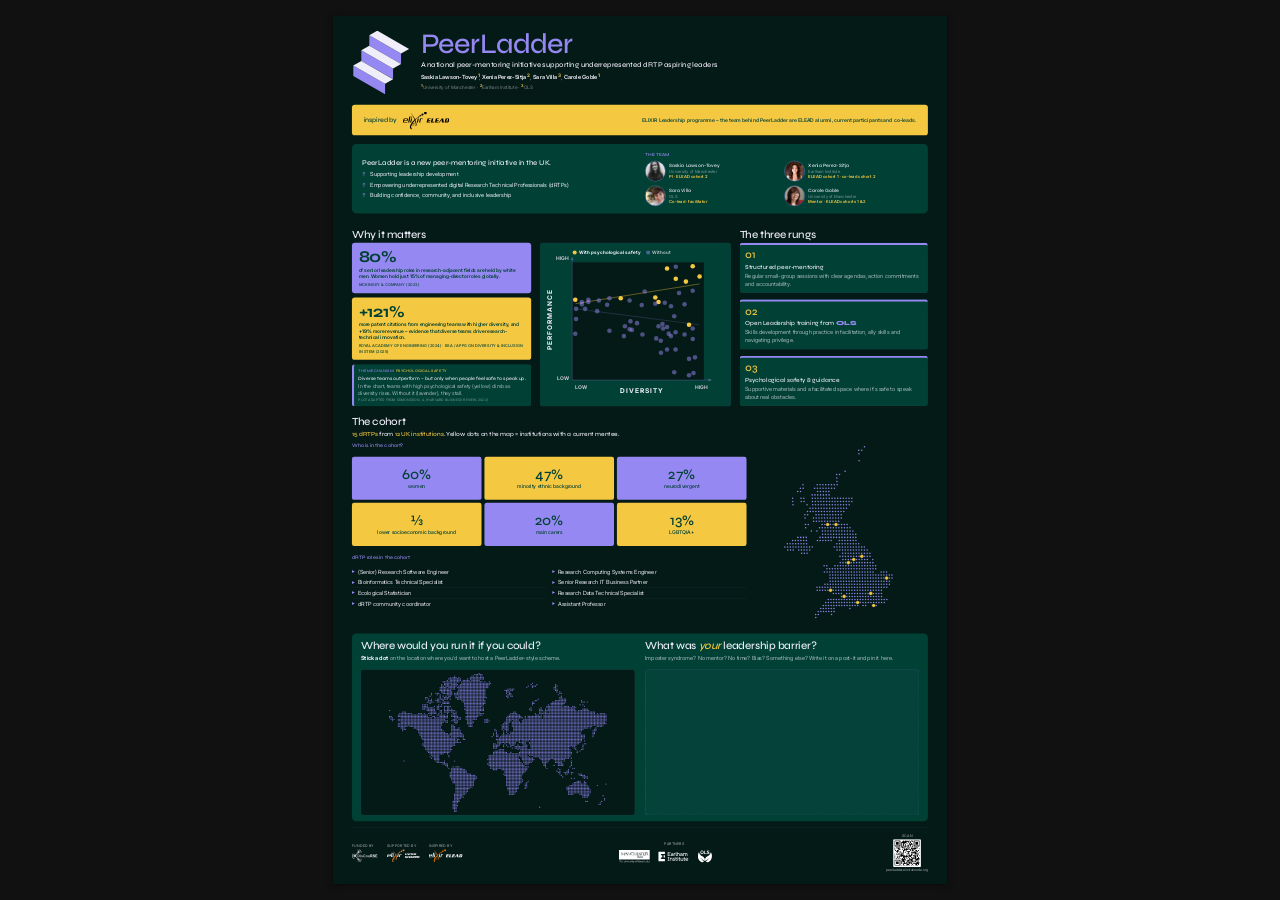
==== commit be97c659: "update OLS and plot reference" ====
--- a/poster.html
+++ b/poster.html
@@ -134,7 +134,7 @@
         <span class="found-eyebrow">The mechanism: <em>psychological safety</em></span>
         <p class="found-quote">Diverse teams outperform – but only when people feel safe to speak up.</p>
         <p class="found-sub">In the chart, teams with high psychological safety (yellow) climb as diversity rises. Without it (lavender), they stall.</p>
-        <span class="found-cite">Edmondson, HBR 2022 · Google Project Aristotle</span>
+        <span class="found-cite">Plot adapted from Edmondson, A. (Harvard Business Review, 2022)</span>
       </article>
     </div><!-- /.why-stats-col -->
 
@@ -143,12 +143,12 @@
         <figure class="psafety-fig">
           <svg class="psafety-svg" viewBox="-70 -10 700 585" xmlns="http://www.w3.org/2000/svg" role="img" aria-label="Scatter plot of team performance vs diversity, split by psychological safety">
 
-            <!-- LEGEND (single compact row) -->
-            <g font-family="Inter, sans-serif" font-weight="700" font-size="22">
-              <circle cx="40" cy="12" r="10" fill="#F5C842"/>
-              <text x="58" y="20" fill="#F0EEF9">With psychological safety</text>
-              <circle cx="392" cy="12" r="10" fill="#9688F2" fill-opacity="0.5"/>
-              <text x="410" y="20" fill="#F0EEF9" opacity="0.7">Without</text>
+            <!-- LEGEND (single compact row, lifted clear of the axis arrows) -->
+            <g font-family="Inter, sans-serif" font-weight="700" font-size="18">
+              <circle cx="40" cy="2" r="8" fill="#F5C842"/>
+              <text x="56" y="8" fill="#F0EEF9">With psychological safety</text>
+              <circle cx="330" cy="2" r="8" fill="#9688F2" fill-opacity="0.5"/>
+              <text x="346" y="8" fill="#F0EEF9" opacity="0.7">Without</text>
             </g>
 
             <!-- PLOT BACKGROUND -->
@@ -261,8 +261,8 @@
       </div>
       <div class="rung">
         <span class="rung-num">02</span>
-        <h3>Leadership training from <span class="ol-ls">OLS</span></h3>
-        <p>Skills development through the OLS programme – facilitation, feedback, psychological safety.</p>
+        <h3>Open Leadership training from <span class="ol-ls">OLS</span></h3>
+        <p>Skills development through practice in facilitation, ally skills and navigating privilege.</p>
       </div>
       <div class="rung">
         <span class="rung-num">03</span>
--- a/poster.css
+++ b/poster.css
@@ -314,7 +314,7 @@
 /* Rungs stack vertically in the narrower right column */
 .rungs.rungs-stacked {
   grid-template-columns: 1fr;
-  gap: 6mm;
+  gap: 8.5mm;
 }
 
 /* ============== WHY IT MATTERS ============== */
@@ -414,6 +414,7 @@
   display: flex;
   flex-direction: column;
   gap: 3mm;
+  min-height: 224mm;
 }
 .why-mechanism h3 {
   font-family: var(--font-display);
